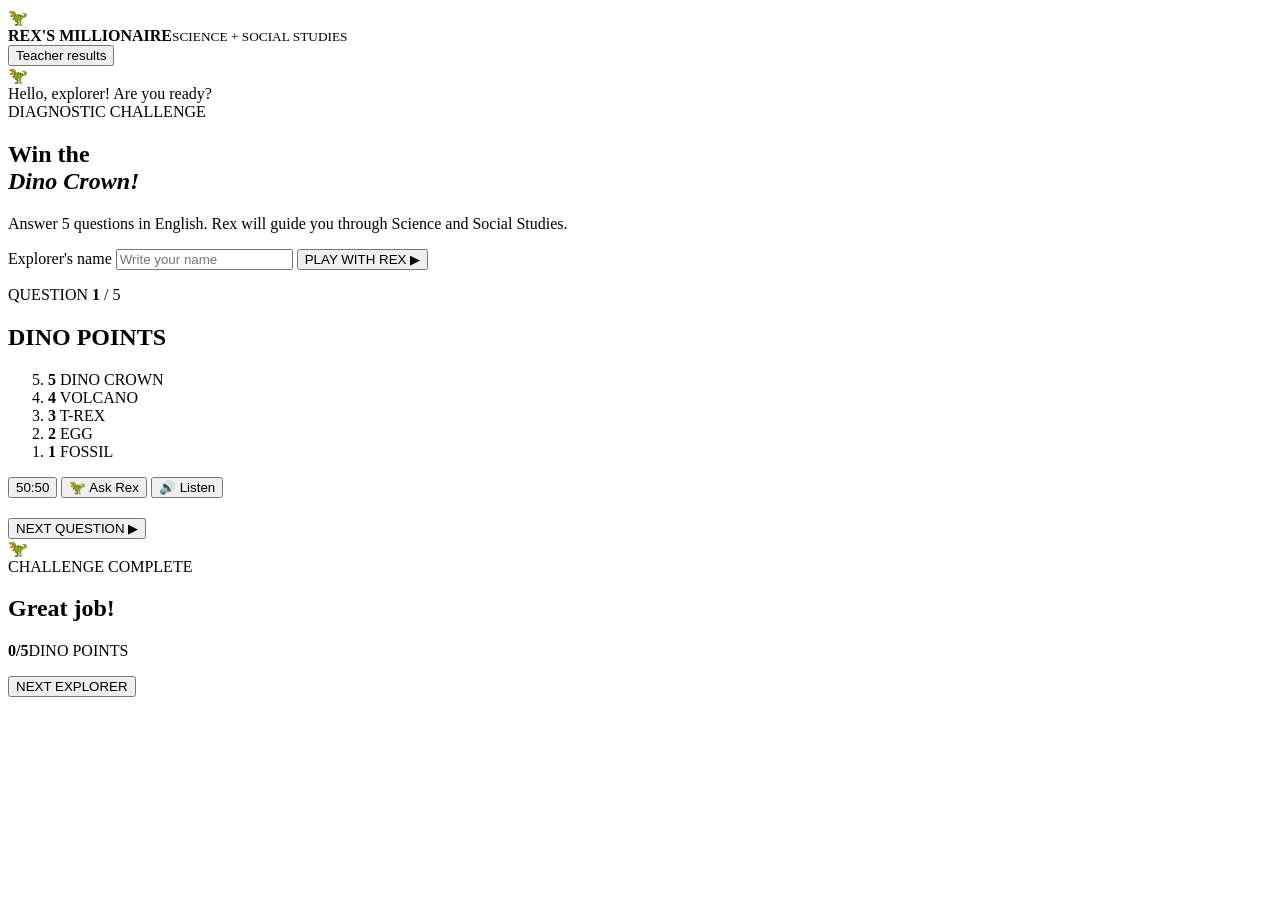
==== index.html @ 903c13b0 "Create Rex diagnostic game" ====
<!doctype html>
<html lang="en">
<head>
  <meta charset="UTF-8" />
  <meta name="viewport" content="width=device-width, initial-scale=1.0" />
  <meta name="theme-color" content="#07122f" />
  <title>Rex's Millionaire Challenge</title>
  <link rel="stylesheet" href="styles.css" />
</head>
<body>
  <main class="app-shell">
    <header class="topbar">
      <div class="brand"><span class="brand-mark">🦖</span><div><b>REX'S MILLIONAIRE</b><small>SCIENCE + SOCIAL STUDIES</small></div></div>
      <button id="teacherBtn" class="teacher-link" type="button">Teacher results</button>
    </header>

    <section id="startScreen" class="screen start-screen active">
      <div class="rex-stage" aria-label="Rex, the friendly dinosaur host">
        <div class="spotlight"></div><div class="rex">🦖</div>
        <div class="speech"><span>Hello, explorer!</span> Are you ready?</div>
      </div>
      <div class="start-card">
        <span class="eyebrow">DIAGNOSTIC CHALLENGE</span>
        <h1>Win the<br><em>Dino Crown!</em></h1>
        <p>Answer 5 questions in English. Rex will guide you through Science and Social Studies.</p>
        <label for="studentName">Explorer's name</label>
        <input id="studentName" maxlength="40" autocomplete="off" placeholder="Write your name" />
        <button id="startBtn" class="primary" type="button">PLAY WITH REX <span>▶</span></button>
        <p id="nameError" class="error" role="alert"></p>
      </div>
    </section>

    <section id="gameScreen" class="screen game-screen">
      <div class="game-head">
        <div><span id="studentLabel" class="player-name"></span><span id="subjectPill" class="subject-pill"></span></div>
        <div class="question-count">QUESTION <b id="questionNumber">1</b> / 5</div>
      </div>
      <div class="progress" aria-label="Game progress"><span id="progressBar"></span></div>
      <div class="arena">
        <aside class="prize-ladder" aria-label="Prize ladder">
          <h2>DINO POINTS</h2>
          <ol reversed><li data-step="5"><b>5</b> DINO CROWN</li><li data-step="4"><b>4</b> VOLCANO</li><li data-step="3"><b>3</b> T-REX</li><li data-step="2"><b>2</b> EGG</li><li data-step="1"><b>1</b> FOSSIL</li></ol>
        </aside>
        <div class="quiz-card">
          <div class="lifelines" aria-label="Help buttons">
            <button id="fiftyBtn" type="button" title="Remove two wrong answers">50:50</button>
            <button id="rexHelpBtn" type="button" title="Ask Rex for a clue">🦖 Ask Rex</button>
            <button id="speakBtn" type="button" title="Listen to the question">🔊 Listen</button>
          </div>
          <div id="clue" class="clue" aria-live="polite"></div>
          <h2 id="questionText" class="question-text"></h2>
          <div id="answers" class="answers"></div>
          <div id="feedback" class="feedback" aria-live="polite"></div>
          <button id="nextBtn" class="primary next-btn" type="button">NEXT QUESTION <span>▶</span></button>
        </div>
      </div>
    </section>

    <section id="resultScreen" class="screen result-screen">
      <div class="result-glow"></div><div id="resultRex" class="result-rex">🦖</div>
      <span class="eyebrow">CHALLENGE COMPLETE</span>
      <h1 id="resultTitle">Great job!</h1>
      <div class="score-ring"><strong id="scoreValue">0/5</strong><span>DINO POINTS</span></div>
      <p id="resultMessage"></p>
      <div id="breakdown" class="breakdown"></div>
      <button id="newStudentBtn" class="primary" type="button">NEXT EXPLORER</button>
    </section>

    <dialog id="teacherDialog">
      <div class="dialog-head"><div><span class="eyebrow">TEACHER MAJO</span><h2>Diagnostic results</h2></div><button id="closeDialog" aria-label="Close">×</button></div>
      <p>Results are saved on this device.</p>
      <div class="table-wrap"><table><thead><tr><th>Student</th><th>Score</th><th>Science</th><th>Social</th><th>Date</th></tr></thead><tbody id="resultsBody"></tbody></table></div>
      <div class="dialog-actions"><button id="downloadBtn" class="primary" type="button">DOWNLOAD CSV</button><button id="clearBtn" class="danger" type="button">Clear results</button></div>
    </dialog>
  </main>
  <script src="app.js"></script>
</body>
</html>
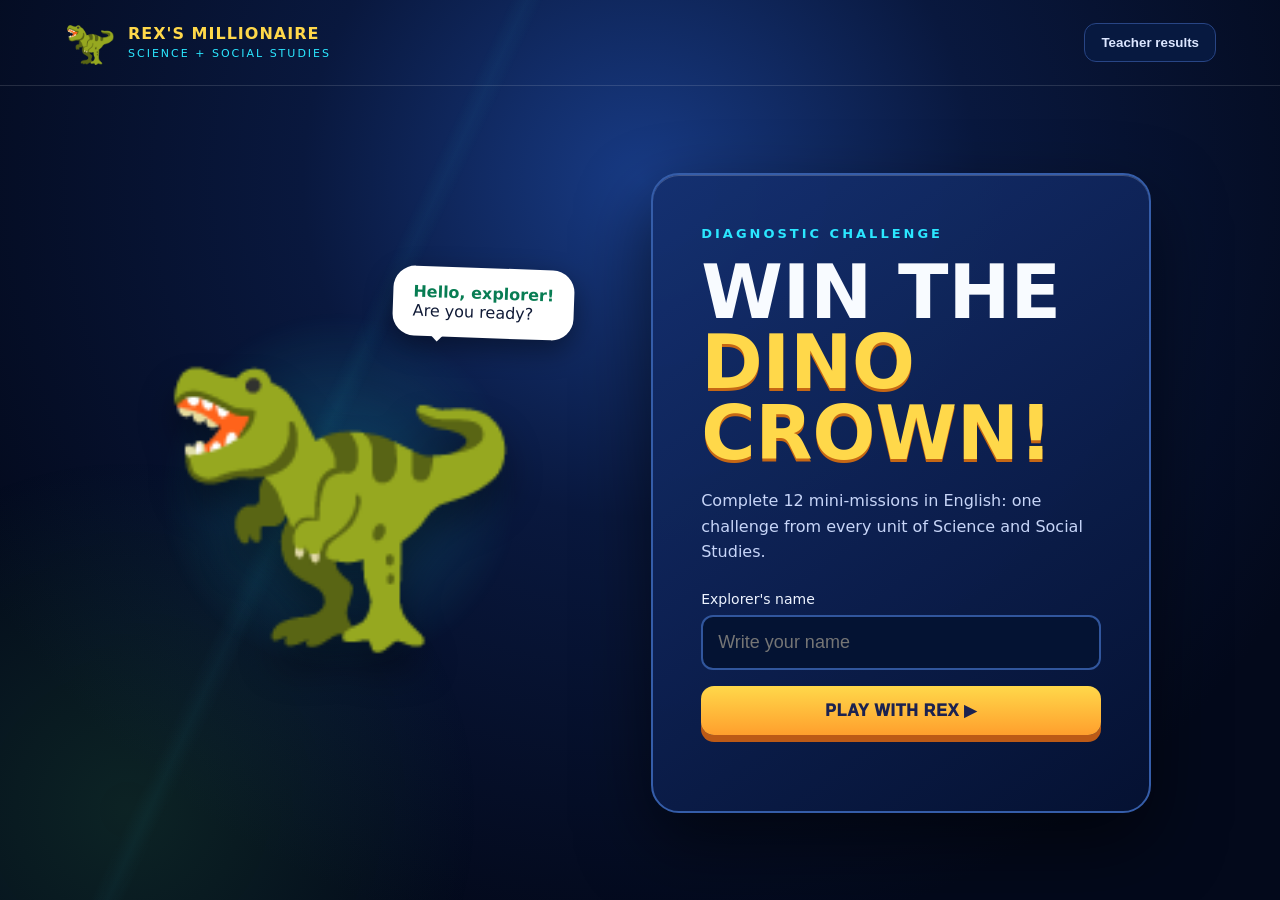
==== commit b95fbaf2: "Expand Rex diagnostic to all curriculum units" ====
--- a/index.html
+++ b/index.html
@@ -6,6 +6,7 @@
   <meta name="theme-color" content="#07122f" />
   <title>Rex's Millionaire Challenge</title>
   <link rel="stylesheet" href="styles.css" />
+  <link rel="stylesheet" href="fun.css" />
 </head>
 <body>
   <main class="app-shell">
@@ -22,7 +23,7 @@
       <div class="start-card">
         <span class="eyebrow">DIAGNOSTIC CHALLENGE</span>
         <h1>Win the<br><em>Dino Crown!</em></h1>
-        <p>Answer 5 questions in English. Rex will guide you through Science and Social Studies.</p>
+        <p>Complete 12 mini-missions in English: one challenge from every unit of Science and Social Studies.</p>
         <label for="studentName">Explorer's name</label>
         <input id="studentName" maxlength="40" autocomplete="off" placeholder="Write your name" />
         <button id="startBtn" class="primary" type="button">PLAY WITH REX <span>▶</span></button>
@@ -33,13 +34,13 @@
     <section id="gameScreen" class="screen game-screen">
       <div class="game-head">
         <div><span id="studentLabel" class="player-name"></span><span id="subjectPill" class="subject-pill"></span></div>
-        <div class="question-count">QUESTION <b id="questionNumber">1</b> / 5</div>
+        <div class="question-count">MISSION <b id="questionNumber">1</b> / 12</div>
       </div>
       <div class="progress" aria-label="Game progress"><span id="progressBar"></span></div>
       <div class="arena">
         <aside class="prize-ladder" aria-label="Prize ladder">
-          <h2>DINO POINTS</h2>
-          <ol reversed><li data-step="5"><b>5</b> DINO CROWN</li><li data-step="4"><b>4</b> VOLCANO</li><li data-step="3"><b>3</b> T-REX</li><li data-step="2"><b>2</b> EGG</li><li data-step="1"><b>1</b> FOSSIL</li></ol>
+          <h2>DINO TRAIL</h2>
+          <ol reversed><li data-step="12"><b>12</b> 👑 DINO CROWN</li><li data-step="11"><b>11</b> 💎 TREASURE</li><li data-step="10"><b>10</b> 🏆 CHAMPION</li><li data-step="9"><b>9</b> 🌋 VOLCANO</li><li data-step="8"><b>8</b> 🦖 T-REX</li><li data-step="7"><b>7</b> 🦴 FOSSIL</li><li data-step="6"><b>6</b> 🌴 JUNGLE</li><li data-step="5"><b>5</b> 🥚 DINO EGG</li><li data-step="4"><b>4</b> 🐾 TRACK</li><li data-step="3"><b>3</b> 🌿 LEAF</li><li data-step="2"><b>2</b> 🪨 ROCK</li><li data-step="1"><b>1</b> ⭐ START</li></ol>
         </aside>
         <div class="quiz-card">
           <div class="lifelines" aria-label="Help buttons">
@@ -47,8 +48,9 @@
             <button id="rexHelpBtn" type="button" title="Ask Rex for a clue">🦖 Ask Rex</button>
             <button id="speakBtn" type="button" title="Listen to the question">🔊 Listen</button>
           </div>
+          <div class="mission-meta"><span id="topicLabel"></span><span id="streakLabel">🔥 Streak: 0</span></div>
           <div id="clue" class="clue" aria-live="polite"></div>
-          <h2 id="questionText" class="question-text"></h2>
+          <div id="questionIcon" class="question-icon"></div><h2 id="questionText" class="question-text"></h2>
           <div id="answers" class="answers"></div>
           <div id="feedback" class="feedback" aria-live="polite"></div>
           <button id="nextBtn" class="primary next-btn" type="button">NEXT QUESTION <span>▶</span></button>
@@ -60,7 +62,7 @@
       <div class="result-glow"></div><div id="resultRex" class="result-rex">🦖</div>
       <span class="eyebrow">CHALLENGE COMPLETE</span>
       <h1 id="resultTitle">Great job!</h1>
-      <div class="score-ring"><strong id="scoreValue">0/5</strong><span>DINO POINTS</span></div>
+      <div class="score-ring"><strong id="scoreValue">0/12</strong><span>DINO POINTS</span></div>
       <p id="resultMessage"></p>
       <div id="breakdown" class="breakdown"></div>
       <button id="newStudentBtn" class="primary" type="button">NEXT EXPLORER</button>
--- a/styles.css
+++ b/styles.css
@@ -0,0 +1 @@
+:root{--navy:#06112d;--blue:#0c225b;--cyan:#2be7ff;--gold:#ffd84a;--orange:#ff9f2d;--green:#55e56d;--white:#f8fbff;--muted:#a9b8df;--line:#284585}*{box-sizing:border-box}body{margin:0;min-height:100vh;background:radial-gradient(circle at 50% 20%,#183b85 0,#09183e 35%,#03091b 80%);color:var(--white);font-family:Arial Rounded MT Bold,Montserrat,system-ui,sans-serif}.app-shell{min-height:100vh;overflow:hidden;position:relative}.app-shell:before{content:"";position:fixed;inset:0;pointer-events:none;background:linear-gradient(115deg,transparent 30%,rgba(43,231,255,.04) 31%,transparent 32%),radial-gradient(circle at 10% 90%,rgba(85,229,109,.12),transparent 25%)}.topbar{height:86px;display:flex;align-items:center;justify-content:space-between;padding:14px clamp(18px,5vw,70px);border-bottom:1px solid rgba(255,255,255,.13);position:relative;z-index:4}.brand{display:flex;align-items:center;gap:12px;line-height:1}.brand-mark{font-size:42px}.brand b{display:block;color:var(--gold);letter-spacing:1px}.brand small{display:block;color:var(--cyan);font-size:11px;margin-top:6px;letter-spacing:2px}.teacher-link{border:1px solid var(--line);background:#071940;color:#dce6ff;border-radius:12px;padding:11px 16px;font-weight:700;cursor:pointer}.screen{display:none;min-height:calc(100vh - 86px);position:relative}.screen.active{display:flex}.start-screen{align-items:center;justify-content:center;gap:clamp(30px,8vw,120px);padding:40px 7vw}.rex-stage{position:relative;width:min(420px,42vw);height:480px;display:grid;place-items:center}.spotlight{position:absolute;width:380px;height:380px;background:radial-gradient(circle,rgba(43,231,255,.24),transparent 67%);filter:blur(3px)}.rex{font-size:clamp(150px,24vw,300px);filter:drop-shadow(0 22px 18px rgba(0,0,0,.4));animation:float 3s ease-in-out infinite;z-index:2}.speech{position:absolute;top:15px;right:-25px;background:white;color:#101a36;border-radius:22px;padding:16px 20px;box-shadow:0 10px 28px #0006;transform:rotate(2deg);z-index:3}.speech:after{content:"";position:absolute;bottom:-15px;left:35px;border:10px solid transparent;border-top-color:white}.speech span{display:block;color:#087d53;font-weight:900}.start-card{width:min(500px,100%);background:linear-gradient(145deg,rgba(21,48,112,.96),rgba(5,18,51,.96));border:2px solid #355da9;border-radius:28px;padding:clamp(28px,4vw,48px);box-shadow:0 30px 70px #0008,inset 0 1px #ffffff33}.eyebrow{font-size:13px;letter-spacing:3px;color:var(--cyan);font-weight:900}.start-card h1,.result-screen h1{font-size:clamp(42px,6vw,74px);line-height:.95;margin:15px 0 20px;text-transform:uppercase}.start-card h1 em{font-style:normal;color:var(--gold);text-shadow:0 3px #c66714}.start-card p{font-family:system-ui,sans-serif;color:#c7d5f8;line-height:1.6}.start-card label{display:block;font-size:14px;margin:26px 0 8px;color:#edf3ff}.start-card input{width:100%;font-size:18px;color:white;background:#041333;border:2px solid #31569d;border-radius:12px;padding:15px;outline:none}.start-card input:focus{border-color:var(--cyan);box-shadow:0 0 0 3px #2be7ff22}.primary{border:0;border-radius:13px;padding:15px 20px;background:linear-gradient(180deg,var(--gold),var(--orange));color:#1c2250;font-weight:1000;letter-spacing:.8px;box-shadow:0 7px 0 #bc5a16;cursor:pointer;transition:.15s}.primary:hover{transform:translateY(-2px)}.primary:active{transform:translateY(5px);box-shadow:0 2px 0 #bc5a16}.start-card .primary{width:100%;margin-top:16px;font-size:16px}.error{color:#ff9a9a!important;min-height:20px;margin:8px 0 0!important}.game-screen{padding:30px clamp(18px,5vw,70px);flex-direction:column}.game-head{display:flex;justify-content:space-between;align-items:center;margin-bottom:12px}.player-name{font-size:20px;color:white;margin-right:12px}.subject-pill{border-radius:99px;padding:7px 12px;background:#1b3574;color:var(--cyan);font-size:13px}.question-count{color:var(--muted);font-size:14px;letter-spacing:1px}.question-count b{color:var(--gold);font-size:24px}.progress{height:8px;background:#071637;border-radius:10px;margin-bottom:28px;overflow:hidden}.progress span{display:block;width:20%;height:100%;background:linear-gradient(90deg,var(--green),var(--cyan));transition:.4s}.arena{display:grid;grid-template-columns:260px minmax(0,820px);gap:28px;justify-content:center}.prize-ladder,.quiz-card{background:linear-gradient(160deg,rgba(16,43,101,.94),rgba(4,14,41,.97));border:1px solid #3659a0;border-radius:24px;box-shadow:0 25px 60px #0007}.prize-ladder{padding:24px}.prize-ladder h2{font-size:13px;letter-spacing:2px;text-align:center;color:var(--gold)}.prize-ladder ol{list-style:none;padding:0;margin:18px 0 0;display:flex;flex-direction:column;gap:9px}.prize-ladder li{padding:11px;border-radius:10px;color:#97a9d3;font-size:13px}.prize-ladder li b{color:var(--gold);margin-right:8px}.prize-ladder li.current{background:linear-gradient(90deg,#f8b72f,#f27022);color:#14204c;transform:scale(1.03)}.prize-ladder li.current b{color:#14204c}.prize-ladder li.done{color:var(--green)}.quiz-card{padding:clamp(22px,4vw,46px);min-height:500px}.lifelines{display:flex;gap:10px;justify-content:flex-end}.lifelines button{background:#0a1b48;color:#dfe8ff;border:1px solid #34589e;border-radius:99px;padding:9px 14px;font-weight:800;cursor:pointer}.lifelines button:disabled{opacity:.3;text-decoration:line-through}.question-text{font-size:clamp(25px,3.2vw,38px);line-height:1.25;text-align:center;margin:55px auto 38px;max-width:720px}.answers{display:grid;grid-template-columns:1fr 1fr;gap:15px}.answer{border:2px solid #34589e;border-radius:14px;background:#091b47;color:white;text-align:left;padding:17px 18px;font-size:17px;font-weight:800;cursor:pointer;transition:.18s}.answer:hover,.answer:focus{border-color:var(--cyan);transform:translateY(-2px)}.answer span{display:inline-grid;place-items:center;width:30px;height:30px;border-radius:50%;background:#173774;color:var(--gold);margin-right:10px}.answer.correct{border-color:var(--green);background:#0a532d}.answer.wrong{border-color:#ff606a;background:#651f35}.answer.hidden{visibility:hidden}.answer:disabled{cursor:default;transform:none}.feedback{text-align:center;min-height:44px;margin:18px 0 4px;font-size:18px;font-weight:900}.feedback.good{color:var(--green)}.feedback.bad{color:#ff8a91}.clue{display:none;margin:15px auto -25px;padding:12px 16px;border-radius:12px;background:#132e6c;color:#dce8ff;text-align:center;max-width:600px}.clue.show{display:block}.next-btn{display:none;margin:12px auto 0}.next-btn.show{display:block}.result-screen{flex-direction:column;align-items:center;justify-content:center;text-align:center;padding:42px 20px}.result-rex{font-size:100px;animation:float 2.5s infinite}.result-screen h1{font-size:clamp(38px,5vw,65px);margin:10px 0 18px;color:var(--gold)}.score-ring{width:190px;height:190px;border-radius:50%;display:flex;flex-direction:column;align-items:center;justify-content:center;border:9px solid var(--cyan);box-shadow:0 0 40px #2be7ff55;background:#081d4a}.score-ring strong{font-size:50px}.score-ring span{font-size:11px;letter-spacing:2px;color:var(--cyan)}.result-screen>p{color:#cbd8f8;font-family:system-ui,sans-serif;font-size:18px;max-width:550px}.breakdown{display:flex;gap:12px;margin:10px 0 24px}.breakdown span{background:#102d6b;border:1px solid #34589e;border-radius:12px;padding:11px 15px}dialog{width:min(850px,92vw);border:1px solid #3659a0;border-radius:22px;background:#071737;color:white;padding:28px;box-shadow:0 30px 80px #000}dialog::backdrop{background:#000b}.dialog-head{display:flex;justify-content:space-between;align-items:start}.dialog-head h2{margin:5px 0;font-size:30px}.dialog-head button{border:0;background:transparent;color:white;font-size:34px;cursor:pointer}.table-wrap{overflow:auto;max-height:50vh}table{width:100%;border-collapse:collapse;margin:18px 0;font-family:system-ui,sans-serif}th,td{text-align:left;padding:12px;border-bottom:1px solid #23427f}th{color:var(--cyan)}.dialog-actions{display:flex;justify-content:space-between;gap:14px}.danger{border:1px solid #a74658;background:#3c1523;color:#ffb7be;border-radius:12px;padding:12px 16px;cursor:pointer}@keyframes float{50%{transform:translateY(-12px) rotate(-2deg)}}@media(max-width:780px){.topbar{height:72px}.brand-mark{font-size:32px}.brand b{font-size:13px}.teacher-link{font-size:12px;padding:9px}.screen{min-height:calc(100vh - 72px)}.start-screen{flex-direction:column;padding-top:18px}.rex-stage{height:210px;width:100%}.rex{font-size:150px}.speech{right:4%;top:0;font-size:13px}.start-card{margin-bottom:30px}.arena{grid-template-columns:1fr}.prize-ladder{display:none}.answers{grid-template-columns:1fr}.question-text{margin:38px 0 28px}.quiz-card{min-height:auto}.lifelines{justify-content:center;flex-wrap:wrap}.game-head{align-items:flex-start}.question-count{font-size:11px}.dialog-actions{flex-direction:column}}
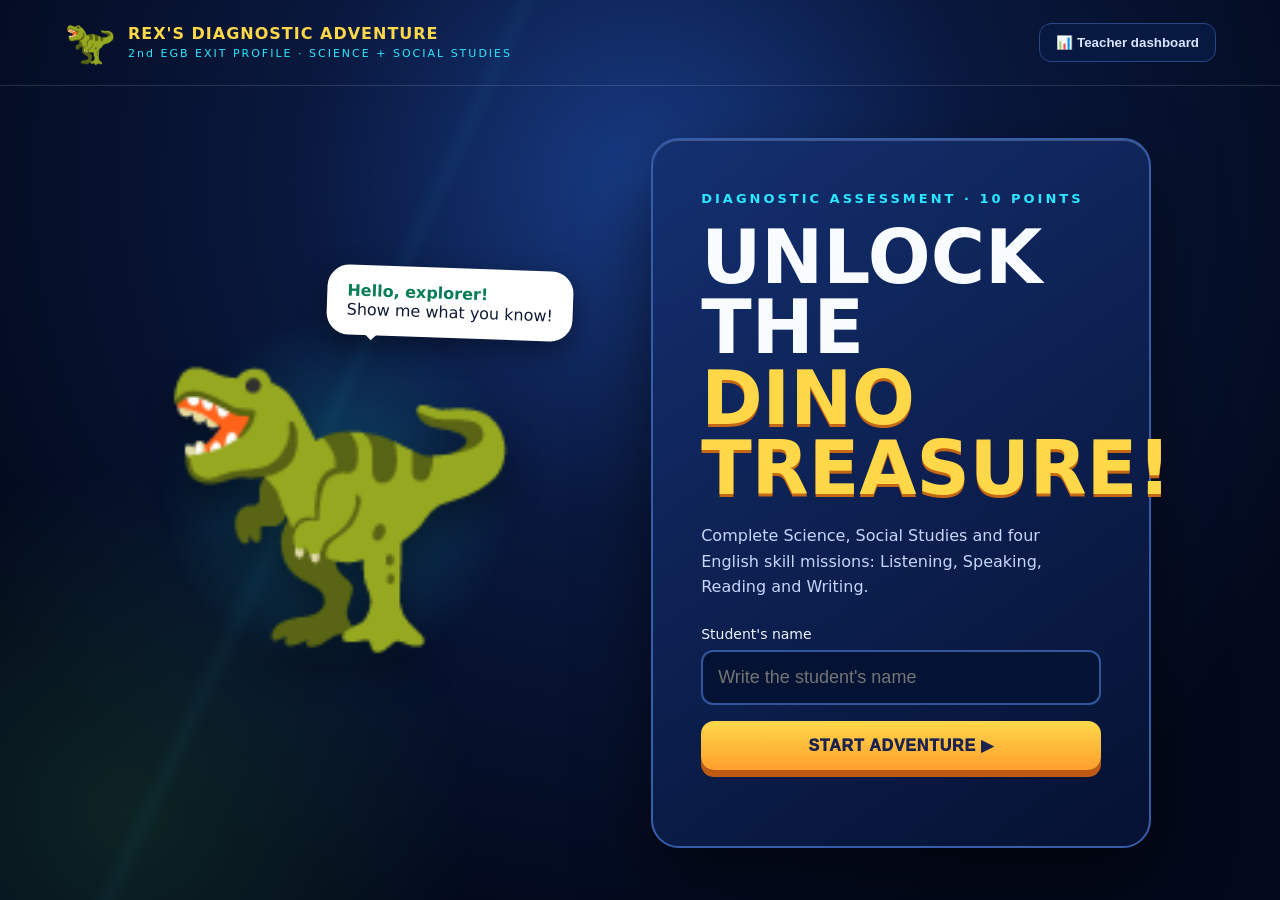
==== commit 9af1ff7a: "Redesign diagnostic for 2nd EGB exit profile" ====
--- a/index.html
+++ b/index.html
@@ -1,80 +1,79 @@
 <!doctype html>
 <html lang="en">
 <head>
-  <meta charset="UTF-8" />
-  <meta name="viewport" content="width=device-width, initial-scale=1.0" />
-  <meta name="theme-color" content="#07122f" />
-  <title>Rex's Millionaire Challenge</title>
-  <link rel="stylesheet" href="styles.css" />
-  <link rel="stylesheet" href="fun.css" />
+  <meta charset="UTF-8">
+  <meta name="viewport" content="width=device-width,initial-scale=1">
+  <meta name="theme-color" content="#07122f">
+  <title>Rex's Diagnostic Adventure · 2nd EGB</title>
+  <link rel="stylesheet" href="styles.css">
+  <link rel="stylesheet" href="fun.css">
+  <link rel="stylesheet" href="rubric.css">
 </head>
 <body>
-  <main class="app-shell">
-    <header class="topbar">
-      <div class="brand"><span class="brand-mark">🦖</span><div><b>REX'S MILLIONAIRE</b><small>SCIENCE + SOCIAL STUDIES</small></div></div>
-      <button id="teacherBtn" class="teacher-link" type="button">Teacher results</button>
-    </header>
+<main class="app-shell">
+  <header class="topbar">
+    <div class="brand"><span class="brand-mark">🦖</span><div><b>REX'S DIAGNOSTIC ADVENTURE</b><small>2nd EGB EXIT PROFILE · SCIENCE + SOCIAL STUDIES</small></div></div>
+    <button id="teacherBtn" class="teacher-link" type="button">📊 Teacher dashboard</button>
+  </header>
 
-    <section id="startScreen" class="screen start-screen active">
-      <div class="rex-stage" aria-label="Rex, the friendly dinosaur host">
-        <div class="spotlight"></div><div class="rex">🦖</div>
-        <div class="speech"><span>Hello, explorer!</span> Are you ready?</div>
+  <section id="startScreen" class="screen start-screen active">
+    <div class="rex-stage"><div class="spotlight"></div><div class="rex">🦖</div><div class="speech"><span>Hello, explorer!</span> Show me what you know!</div></div>
+    <div class="start-card">
+      <span class="eyebrow">DIAGNOSTIC ASSESSMENT · 10 POINTS</span>
+      <h1>Unlock the<br><em>Dino Treasure!</em></h1>
+      <p>Complete Science, Social Studies and four English skill missions: Listening, Speaking, Reading and Writing.</p>
+      <label for="studentName">Student's name</label>
+      <input id="studentName" maxlength="50" autocomplete="off" placeholder="Write the student's name">
+      <button id="startBtn" class="primary" type="button">START ADVENTURE ▶</button>
+      <p id="nameError" class="error" role="alert"></p>
+    </div>
+  </section>
+
+  <section id="gameScreen" class="screen game-screen">
+    <div class="game-head"><div><span id="studentLabel" class="player-name"></span><span id="subjectPill" class="subject-pill"></span></div><div class="question-count">MISSION <b id="questionNumber">1</b> / 14</div></div>
+    <div class="progress"><span id="progressBar"></span></div>
+    <div class="arena">
+      <aside class="prize-ladder">
+        <h2>10-POINT MAP</h2>
+        <div class="score-map"><span>🔬 Science <b>2.50</b></span><span>🌎 Social Studies <b>2.50</b></span><span>🎧 Listening <b>1.25</b></span><span>📖 Reading <b>1.25</b></span><span>🗣️ Speaking <b>1.25</b></span><span>✍️ Writing <b>1.25</b></span><strong>TOTAL 10.00</strong></div>
+      </aside>
+      <div class="quiz-card">
+        <div class="lifelines"><button id="fiftyBtn" type="button">50:50</button><button id="rexHelpBtn" type="button">🦖 Ask Rex</button><button id="speakBtn" type="button">🔊 Listen</button></div>
+        <div class="mission-meta"><span id="topicLabel"></span><span id="streakLabel">🥚 Eggs: 0</span></div>
+        <div id="clue" class="clue" aria-live="polite"></div>
+        <div id="passageCard" class="passage-card"></div>
+        <div id="questionIcon" class="question-icon"></div>
+        <h2 id="questionText" class="question-text"></h2>
+        <div id="answers" class="answers"></div>
+        <div id="responseArea" class="response-area"></div>
+        <div id="feedback" class="feedback" aria-live="polite"></div>
+        <button id="nextBtn" class="primary next-btn" type="button">NEXT MISSION ▶</button>
       </div>
-      <div class="start-card">
-        <span class="eyebrow">DIAGNOSTIC CHALLENGE</span>
-        <h1>Win the<br><em>Dino Crown!</em></h1>
-        <p>Complete 12 mini-missions in English: one challenge from every unit of Science and Social Studies.</p>
-        <label for="studentName">Explorer's name</label>
-        <input id="studentName" maxlength="40" autocomplete="off" placeholder="Write your name" />
-        <button id="startBtn" class="primary" type="button">PLAY WITH REX <span>▶</span></button>
-        <p id="nameError" class="error" role="alert"></p>
-      </div>
-    </section>
+    </div>
+  </section>
 
-    <section id="gameScreen" class="screen game-screen">
-      <div class="game-head">
-        <div><span id="studentLabel" class="player-name"></span><span id="subjectPill" class="subject-pill"></span></div>
-        <div class="question-count">MISSION <b id="questionNumber">1</b> / 12</div>
-      </div>
-      <div class="progress" aria-label="Game progress"><span id="progressBar"></span></div>
-      <div class="arena">
-        <aside class="prize-ladder" aria-label="Prize ladder">
-          <h2>DINO TRAIL</h2>
-          <ol reversed><li data-step="12"><b>12</b> 👑 DINO CROWN</li><li data-step="11"><b>11</b> 💎 TREASURE</li><li data-step="10"><b>10</b> 🏆 CHAMPION</li><li data-step="9"><b>9</b> 🌋 VOLCANO</li><li data-step="8"><b>8</b> 🦖 T-REX</li><li data-step="7"><b>7</b> 🦴 FOSSIL</li><li data-step="6"><b>6</b> 🌴 JUNGLE</li><li data-step="5"><b>5</b> 🥚 DINO EGG</li><li data-step="4"><b>4</b> 🐾 TRACK</li><li data-step="3"><b>3</b> 🌿 LEAF</li><li data-step="2"><b>2</b> 🪨 ROCK</li><li data-step="1"><b>1</b> ⭐ START</li></ol>
-        </aside>
-        <div class="quiz-card">
-          <div class="lifelines" aria-label="Help buttons">
-            <button id="fiftyBtn" type="button" title="Remove two wrong answers">50:50</button>
-            <button id="rexHelpBtn" type="button" title="Ask Rex for a clue">🦖 Ask Rex</button>
-            <button id="speakBtn" type="button" title="Listen to the question">🔊 Listen</button>
-          </div>
-          <div class="mission-meta"><span id="topicLabel"></span><span id="streakLabel">🔥 Streak: 0</span></div>
-          <div id="clue" class="clue" aria-live="polite"></div>
-          <div id="questionIcon" class="question-icon"></div><h2 id="questionText" class="question-text"></h2>
-          <div id="answers" class="answers"></div>
-          <div id="feedback" class="feedback" aria-live="polite"></div>
-          <button id="nextBtn" class="primary next-btn" type="button">NEXT QUESTION <span>▶</span></button>
-        </div>
-      </div>
-    </section>
+  <section id="resultScreen" class="screen result-screen">
+    <div class="result-rex">🦖</div><span class="eyebrow">ADVENTURE COMPLETE</span><h1>Great job, explorer!</h1>
+    <div class="score-ring"><strong id="scoreValue">—/10</strong><span>PROVISIONAL</span></div>
+    <p id="resultMessage">Teacher Majo will complete your Speaking and Writing rubric.</p>
+    <div id="breakdown" class="breakdown"></div>
+    <button id="newStudentBtn" class="primary" type="button">NEXT EXPLORER</button>
+  </section>
 
-    <section id="resultScreen" class="screen result-screen">
-      <div class="result-glow"></div><div id="resultRex" class="result-rex">🦖</div>
-      <span class="eyebrow">CHALLENGE COMPLETE</span>
-      <h1 id="resultTitle">Great job!</h1>
-      <div class="score-ring"><strong id="scoreValue">0/12</strong><span>DINO POINTS</span></div>
-      <p id="resultMessage"></p>
-      <div id="breakdown" class="breakdown"></div>
-      <button id="newStudentBtn" class="primary" type="button">NEXT EXPLORER</button>
-    </section>
+  <dialog id="teacherDialog" class="dashboard-dialog">
+    <div class="dialog-head"><div><span class="eyebrow">TEACHER MAJO</span><h2>Diagnostic dashboard</h2></div><button id="closeDialog" aria-label="Close">×</button></div>
+    <p>Open each student's rubric to score Speaking and Writing. The final grade is calculated over 10 points.</p>
+    <div class="table-wrap"><table><thead><tr><th>Student</th><th>Science</th><th>Social</th><th>L</th><th>R</th><th>S</th><th>W</th><th>Total</th><th>Rubric</th></tr></thead><tbody id="resultsBody"></tbody></table></div>
+    <div class="dialog-actions"><button id="downloadBtn" class="primary" type="button">⬇ DOWNLOAD DASHBOARD CSV</button><button id="clearBtn" class="danger" type="button">Clear results</button></div>
+  </dialog>
 
-    <dialog id="teacherDialog">
-      <div class="dialog-head"><div><span class="eyebrow">TEACHER MAJO</span><h2>Diagnostic results</h2></div><button id="closeDialog" aria-label="Close">×</button></div>
-      <p>Results are saved on this device.</p>
-      <div class="table-wrap"><table><thead><tr><th>Student</th><th>Score</th><th>Science</th><th>Social</th><th>Date</th></tr></thead><tbody id="resultsBody"></tbody></table></div>
-      <div class="dialog-actions"><button id="downloadBtn" class="primary" type="button">DOWNLOAD CSV</button><button id="clearBtn" class="danger" type="button">Clear results</button></div>
-    </dialog>
-  </main>
-  <script src="app.js"></script>
+  <dialog id="rubricDialog" class="rubric-dialog">
+    <div class="dialog-head"><div><span class="eyebrow">INDIVIDUAL RUBRIC</span><h2 id="rubricStudent"></h2></div><button id="closeRubric" aria-label="Close">×</button></div>
+    <div id="rubricContent"></div>
+    <div class="rubric-total">FINAL GRADE <strong id="rubricTotal">0.00 / 10</strong></div>
+    <button id="saveRubricBtn" class="primary" type="button">SAVE RUBRIC</button>
+  </dialog>
+</main>
+<script src="app.js"></script>
 </body>
 </html>
--- a/fun.css
+++ b/fun.css
@@ -0,0 +1,10 @@
+.mission-meta{display:flex;justify-content:space-between;gap:12px;margin-top:18px;color:#2be7ff;font-size:13px;font-weight:900}
+.mission-meta span{background:#081a46;border:1px solid #31559b;border-radius:99px;padding:8px 12px}
+.question-icon{text-align:center;font-size:58px;margin:18px 0 -42px;filter:drop-shadow(0 8px 10px #0007)}
+.egg-pop{position:fixed;left:50%;top:45%;font-size:80px;z-index:20;pointer-events:none;animation:eggPop .8s ease-out forwards}
+.answer.bounce{animation:rightAnswer .42s ease}
+.result-screen.celebrate:after{content:'🎉  ⭐  🥚  🌿  ⭐  🎉';position:absolute;top:10%;font-size:34px;letter-spacing:18px;animation:confetti 2s infinite alternate}
+@keyframes eggPop{0%{opacity:0;transform:translate(-50%,-20%) scale(.2)}50%{opacity:1;transform:translate(-50%,-70%) scale(1.2)}100%{opacity:0;transform:translate(-50%,-130%) scale(.8)}}
+@keyframes rightAnswer{50%{transform:scale(1.04)}}
+@keyframes confetti{to{transform:translateY(25px) rotate(4deg)}}
+@media(max-width:780px){.mission-meta{font-size:11px}.question-icon{font-size:48px;margin-bottom:-34px}.result-screen.celebrate:after{font-size:20px;letter-spacing:8px}}
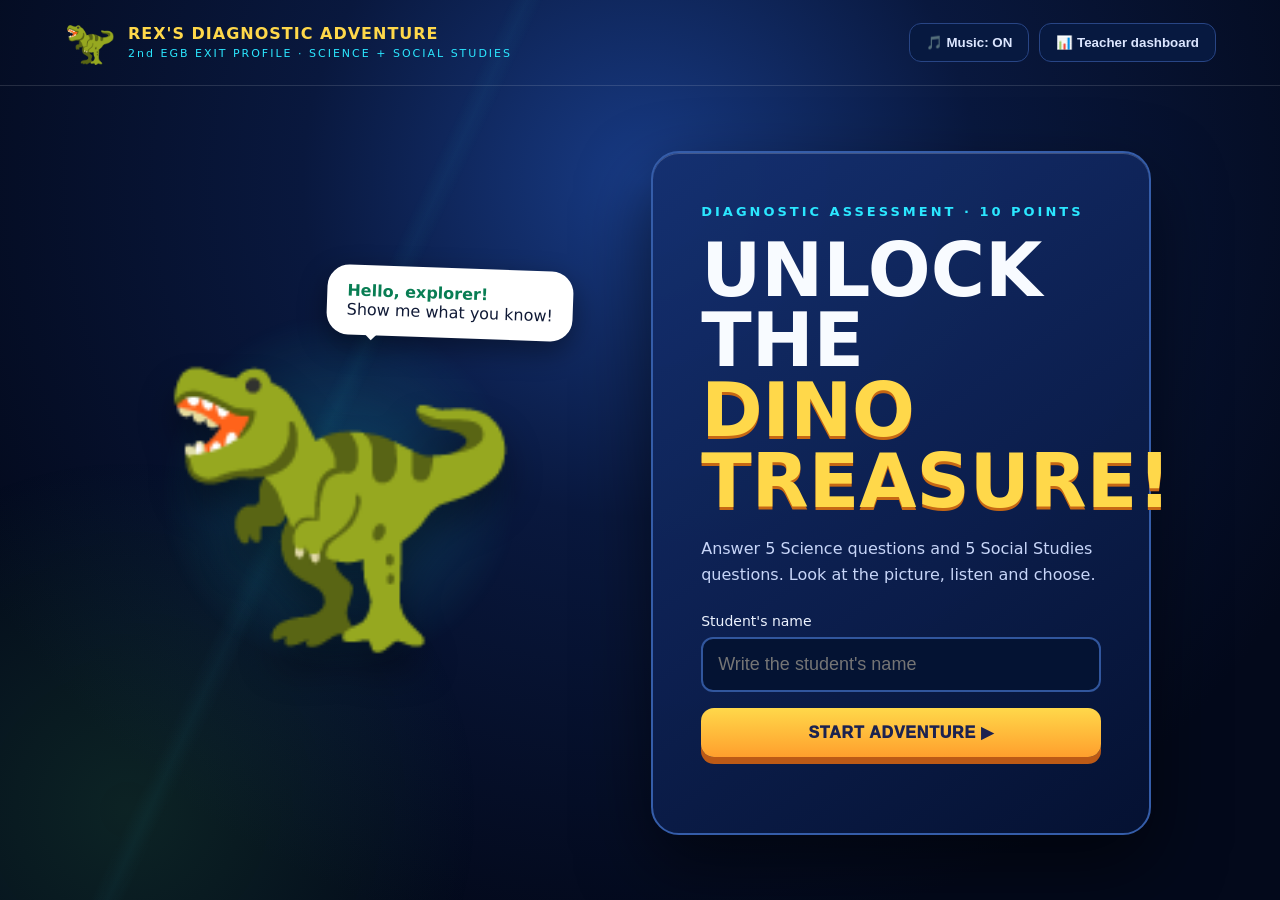
==== commit 8e11a896: "Improve visuals, balanced quiz and automatic rubrics" ====
--- a/index.html
+++ b/index.html
@@ -13,7 +13,7 @@
 <main class="app-shell">
   <header class="topbar">
     <div class="brand"><span class="brand-mark">🦖</span><div><b>REX'S DIAGNOSTIC ADVENTURE</b><small>2nd EGB EXIT PROFILE · SCIENCE + SOCIAL STUDIES</small></div></div>
-    <button id="teacherBtn" class="teacher-link" type="button">📊 Teacher dashboard</button>
+      <div class="top-actions"><button id="musicBtn" class="teacher-link" type="button" aria-pressed="true">🎵 Music: ON</button><button id="teacherBtn" class="teacher-link" type="button">📊 Teacher dashboard</button></div>
   </header>
 
   <section id="startScreen" class="screen start-screen active">
@@ -21,7 +21,7 @@
     <div class="start-card">
       <span class="eyebrow">DIAGNOSTIC ASSESSMENT · 10 POINTS</span>
       <h1>Unlock the<br><em>Dino Treasure!</em></h1>
-      <p>Complete Science, Social Studies and four English skill missions: Listening, Speaking, Reading and Writing.</p>
+      <p>Answer 5 Science questions and 5 Social Studies questions. Look at the picture, listen and choose.</p>
       <label for="studentName">Student's name</label>
       <input id="studentName" maxlength="50" autocomplete="off" placeholder="Write the student's name">
       <button id="startBtn" class="primary" type="button">START ADVENTURE ▶</button>
@@ -30,19 +30,19 @@
   </section>
 
   <section id="gameScreen" class="screen game-screen">
-    <div class="game-head"><div><span id="studentLabel" class="player-name"></span><span id="subjectPill" class="subject-pill"></span></div><div class="question-count">MISSION <b id="questionNumber">1</b> / 14</div></div>
+    <div class="game-head"><div><span id="studentLabel" class="player-name"></span><span id="subjectPill" class="subject-pill"></span></div><div class="question-count">MISSION <b id="questionNumber">1</b> / 10</div></div>
     <div class="progress"><span id="progressBar"></span></div>
     <div class="arena">
       <aside class="prize-ladder">
         <h2>10-POINT MAP</h2>
-        <div class="score-map"><span>🔬 Science <b>2.50</b></span><span>🌎 Social Studies <b>2.50</b></span><span>🎧 Listening <b>1.25</b></span><span>📖 Reading <b>1.25</b></span><span>🗣️ Speaking <b>1.25</b></span><span>✍️ Writing <b>1.25</b></span><strong>TOTAL 10.00</strong></div>
+        <div class="score-map"><span>🔬 Science <b>5.00</b></span><span>🌎 Social Studies <b>5.00</b></span><strong>TOTAL 10.00</strong></div>
       </aside>
       <div class="quiz-card">
         <div class="lifelines"><button id="fiftyBtn" type="button">50:50</button><button id="rexHelpBtn" type="button">🦖 Ask Rex</button><button id="speakBtn" type="button">🔊 Listen</button></div>
         <div class="mission-meta"><span id="topicLabel"></span><span id="streakLabel">🥚 Eggs: 0</span></div>
         <div id="clue" class="clue" aria-live="polite"></div>
         <div id="passageCard" class="passage-card"></div>
-        <div id="questionIcon" class="question-icon"></div>
+        <div id="questionVisual" class="question-visual"><img id="questionImage" alt=""><div><strong id="visualTitle"></strong><span id="visualDetail"></span></div></div>
         <h2 id="questionText" class="question-text"></h2>
         <div id="answers" class="answers"></div>
         <div id="responseArea" class="response-area"></div>
@@ -54,24 +54,24 @@
 
   <section id="resultScreen" class="screen result-screen">
     <div class="result-rex">🦖</div><span class="eyebrow">ADVENTURE COMPLETE</span><h1>Great job, explorer!</h1>
-    <div class="score-ring"><strong id="scoreValue">—/10</strong><span>PROVISIONAL</span></div>
-    <p id="resultMessage">Teacher Majo will complete your Speaking and Writing rubric.</p>
+    <div class="score-ring"><strong id="scoreValue">—/10</strong><span>FINAL SCORE</span></div>
+    <p id="resultMessage">Your Science and Social Studies rubrics are ready.</p>
     <div id="breakdown" class="breakdown"></div>
     <button id="newStudentBtn" class="primary" type="button">NEXT EXPLORER</button>
   </section>
 
   <dialog id="teacherDialog" class="dashboard-dialog">
     <div class="dialog-head"><div><span class="eyebrow">TEACHER MAJO</span><h2>Diagnostic dashboard</h2></div><button id="closeDialog" aria-label="Close">×</button></div>
-    <p>Open each student's rubric to score Speaking and Writing. The final grade is calculated over 10 points.</p>
-    <div class="table-wrap"><table><thead><tr><th>Student</th><th>Science</th><th>Social</th><th>L</th><th>R</th><th>S</th><th>W</th><th>Total</th><th>Rubric</th></tr></thead><tbody id="resultsBody"></tbody></table></div>
+    <p>Each result includes two automatically completed rubrics: Science /5 and Social Studies /5.</p>
+    <div class="table-wrap"><table><thead><tr><th>Student</th><th>Science /5</th><th>Social /5</th><th>Final /10</th><th>Rubrics</th></tr></thead><tbody id="resultsBody"></tbody></table></div>
     <div class="dialog-actions"><button id="downloadBtn" class="primary" type="button">⬇ DOWNLOAD DASHBOARD CSV</button><button id="clearBtn" class="danger" type="button">Clear results</button></div>
   </dialog>
 
   <dialog id="rubricDialog" class="rubric-dialog">
-    <div class="dialog-head"><div><span class="eyebrow">INDIVIDUAL RUBRIC</span><h2 id="rubricStudent"></h2></div><button id="closeRubric" aria-label="Close">×</button></div>
+    <div class="dialog-head"><div><span class="eyebrow">AUTOMATIC INDIVIDUAL RUBRICS</span><h2 id="rubricStudent"></h2></div><button id="closeRubric" aria-label="Close">×</button></div>
     <div id="rubricContent"></div>
     <div class="rubric-total">FINAL GRADE <strong id="rubricTotal">0.00 / 10</strong></div>
-    <button id="saveRubricBtn" class="primary" type="button">SAVE RUBRIC</button>
+    <button id="printRubricBtn" class="primary" type="button">🖨 PRINT / SAVE RUBRICS</button>
   </dialog>
 </main>
 <script src="app.js"></script>
--- a/fun.css
+++ b/fun.css
@@ -8,3 +8,15 @@
 @keyframes rightAnswer{50%{transform:scale(1.04)}}
 @keyframes confetti{to{transform:translateY(25px) rotate(4deg)}}
 @media(max-width:780px){.mission-meta{font-size:11px}.question-icon{font-size:48px;margin-bottom:-34px}.result-screen.celebrate:after{font-size:20px;letter-spacing:8px}}
+
+.top-actions{display:flex;gap:10px;align-items:center}
+.question-visual{max-width:650px;margin:18px auto 8px;min-height:150px;display:flex;align-items:center;justify-content:center;gap:28px;padding:20px 28px;border-radius:22px;background:linear-gradient(135deg,#eafcff,#fff8d7);border:4px solid #78e6f2;box-shadow:0 10px 0 #173a75,0 18px 34px #0005;color:#102452}
+.question-visual img{width:124px;height:124px;object-fit:contain;filter:drop-shadow(0 8px 7px #16305c33)}
+.question-visual div{display:flex;flex-direction:column;gap:7px;text-align:left}
+.question-visual strong{font-size:25px;color:#073f71}
+.question-visual span{font:700 17px/1.35 system-ui,sans-serif;color:#31506b}
+.question-text{margin:24px auto 26px}
+.subject-pill[data-area="Science"]{background:#0b5c3b;color:#9effbd}
+.subject-pill[data-area="Social Studies"]{background:#633c04;color:#ffe092}
+@media(max-width:780px){.top-actions{gap:5px}.top-actions .teacher-link{padding:8px 7px}.question-visual{min-height:120px;gap:16px;padding:15px}.question-visual img{width:88px;height:88px}.question-visual strong{font-size:20px}.question-visual span{font-size:15px}}
+@media(max-width:520px){.brand small{display:none}.topbar{padding-left:10px;padding-right:10px}.teacher-link{font-size:0}.teacher-link:first-child{font-size:11px}.teacher-link:last-child:before{content:'📊';font-size:20px}.question-visual{flex-direction:column;text-align:center;gap:8px}.question-visual div{text-align:center}}
--- a/rubric.css
+++ b/rubric.css
@@ -0,0 +1,5 @@
+.score-map{display:grid;gap:9px;margin-top:18px}.score-map span{display:flex;justify-content:space-between;padding:10px;border-radius:10px;background:#0a1c48;color:#dfe8ff;font-size:13px}.score-map b{color:#ffd84a}.score-map strong{text-align:center;color:#55e56d;padding:12px;border-top:1px solid #3659a0}.passage-card{display:none;background:#fff7d8;color:#172248;border:4px solid #ffd84a;border-radius:18px;padding:20px;margin:22px auto 0;max-width:650px;font-family:system-ui,sans-serif;font-size:18px;line-height:1.6;box-shadow:0 10px 0 #c76d1b}.passage-card.show{display:block}.response-area{max-width:680px;margin:auto}.response-area textarea{width:100%;min-height:120px;border:2px solid #5c7ac0;border-radius:14px;background:#061535;color:#fff;font:18px system-ui;padding:15px}.task-card{background:#0a1b48;border:2px dashed #ffd84a;border-radius:16px;padding:18px;color:#e8efff;font:17px/1.5 system-ui}.task-done{display:flex;justify-content:center;margin-top:16px}.task-done button{border:1px solid #55e56d;background:#0d4b37;color:#d8ffe4;border-radius:12px;padding:13px 18px;font-weight:800;cursor:pointer}.dashboard-dialog{width:min(1100px,96vw)}.rubric-dialog{width:min(850px,94vw)}.rubric-section{border:1px solid #31559b;border-radius:16px;padding:17px;margin:14px 0;background:#081a42}.rubric-section h3{margin:0 0 8px;color:#ffd84a}.indicator{color:#b9c8ec;font:14px/1.5 system-ui}.evidence{background:#04122f;border-radius:10px;padding:10px;margin:10px 0;font:14px/1.45 system-ui}.rubric-levels{display:grid;grid-template-columns:repeat(4,1fr);gap:8px}.rubric-levels label{border:1px solid #355ba1;border-radius:10px;padding:10px;font:13px/1.35 system-ui;cursor:pointer}.rubric-levels label:has(input:checked){background:#144f42;border-color:#55e56d}.rubric-levels input{display:block;margin-bottom:6px}.rubric-total{display:flex;justify-content:space-between;align-items:center;background:#06112d;border:2px solid #ffd84a;border-radius:14px;padding:16px;margin:18px 0;color:#ffd84a}.rubric-total strong{font-size:25px}.rubric-btn{border:1px solid #2be7ff;background:#0b3156;color:#dffbff;border-radius:8px;padding:7px 10px;cursor:pointer}.pending{color:#ffd84a}.final{color:#55e56d;font-weight:900}@media(max-width:780px){.rubric-levels{grid-template-columns:1fr 1fr}.dashboard-dialog{padding:18px}.passage-card{font-size:16px}.score-map{display:none}}
+
+.rubric-dialog{width:min(1180px,96vw);max-height:92vh}.rubric-title{display:flex;align-items:center;justify-content:space-between;gap:16px}.rubric-title h3{font-size:23px;margin-top:5px}.level-badge{white-space:nowrap;border-radius:99px;padding:9px 14px;background:#123c72;color:#fff59b;font-weight:900}.auto-rubric{font-size:14px}.auto-rubric th,.auto-rubric td{vertical-align:middle}.auto-rubric th:nth-child(1){width:27%}.auto-rubric th:nth-child(2){width:31%}.auto-rubric th:nth-child(3){width:25%}.auto-rubric th:nth-child(4){width:12%;text-align:center}.auto-rubric td:last-child{text-align:center}.auto-rubric .met{color:#7aff9e}.auto-rubric .support{color:#ffb6bd}.auto-rubric small{color:#b9c8ec;line-height:1.35}.auto-rubric tfoot td{background:#06122e;color:#f6f8ff}.subject-rubric{page-break-inside:avoid}
+@media(max-width:700px){.rubric-title{align-items:flex-start;flex-direction:column}.auto-rubric{font-size:12px}.auto-rubric th,.auto-rubric td{padding:8px}.auto-rubric th:nth-child(2),.auto-rubric td:nth-child(2){display:none}}
+@media print{body{background:white;color:#111}.app-shell>*:not(.rubric-dialog){display:none!important}.rubric-dialog[open]{display:block;position:static;width:100%;max-height:none;border:0;background:white;color:#111;padding:0}.rubric-dialog::backdrop{display:none}.rubric-dialog .dialog-head button,.rubric-dialog>button{display:none}.rubric-section{background:white;color:#111;border:1px solid #777;page-break-inside:avoid}.rubric-section h3,.rubric-total,.eyebrow{color:#063c7a}.indicator,.auto-rubric small{color:#333}.auto-rubric th{color:#063c7a}.auto-rubric th,.auto-rubric td{border:1px solid #bbb}.auto-rubric .met{color:#12662b}.auto-rubric .support{color:#9d1b2b}.auto-rubric tfoot td{background:#eee;color:#111}.level-badge{background:#eee;color:#111}.rubric-total{background:white;border-color:#063c7a}}
